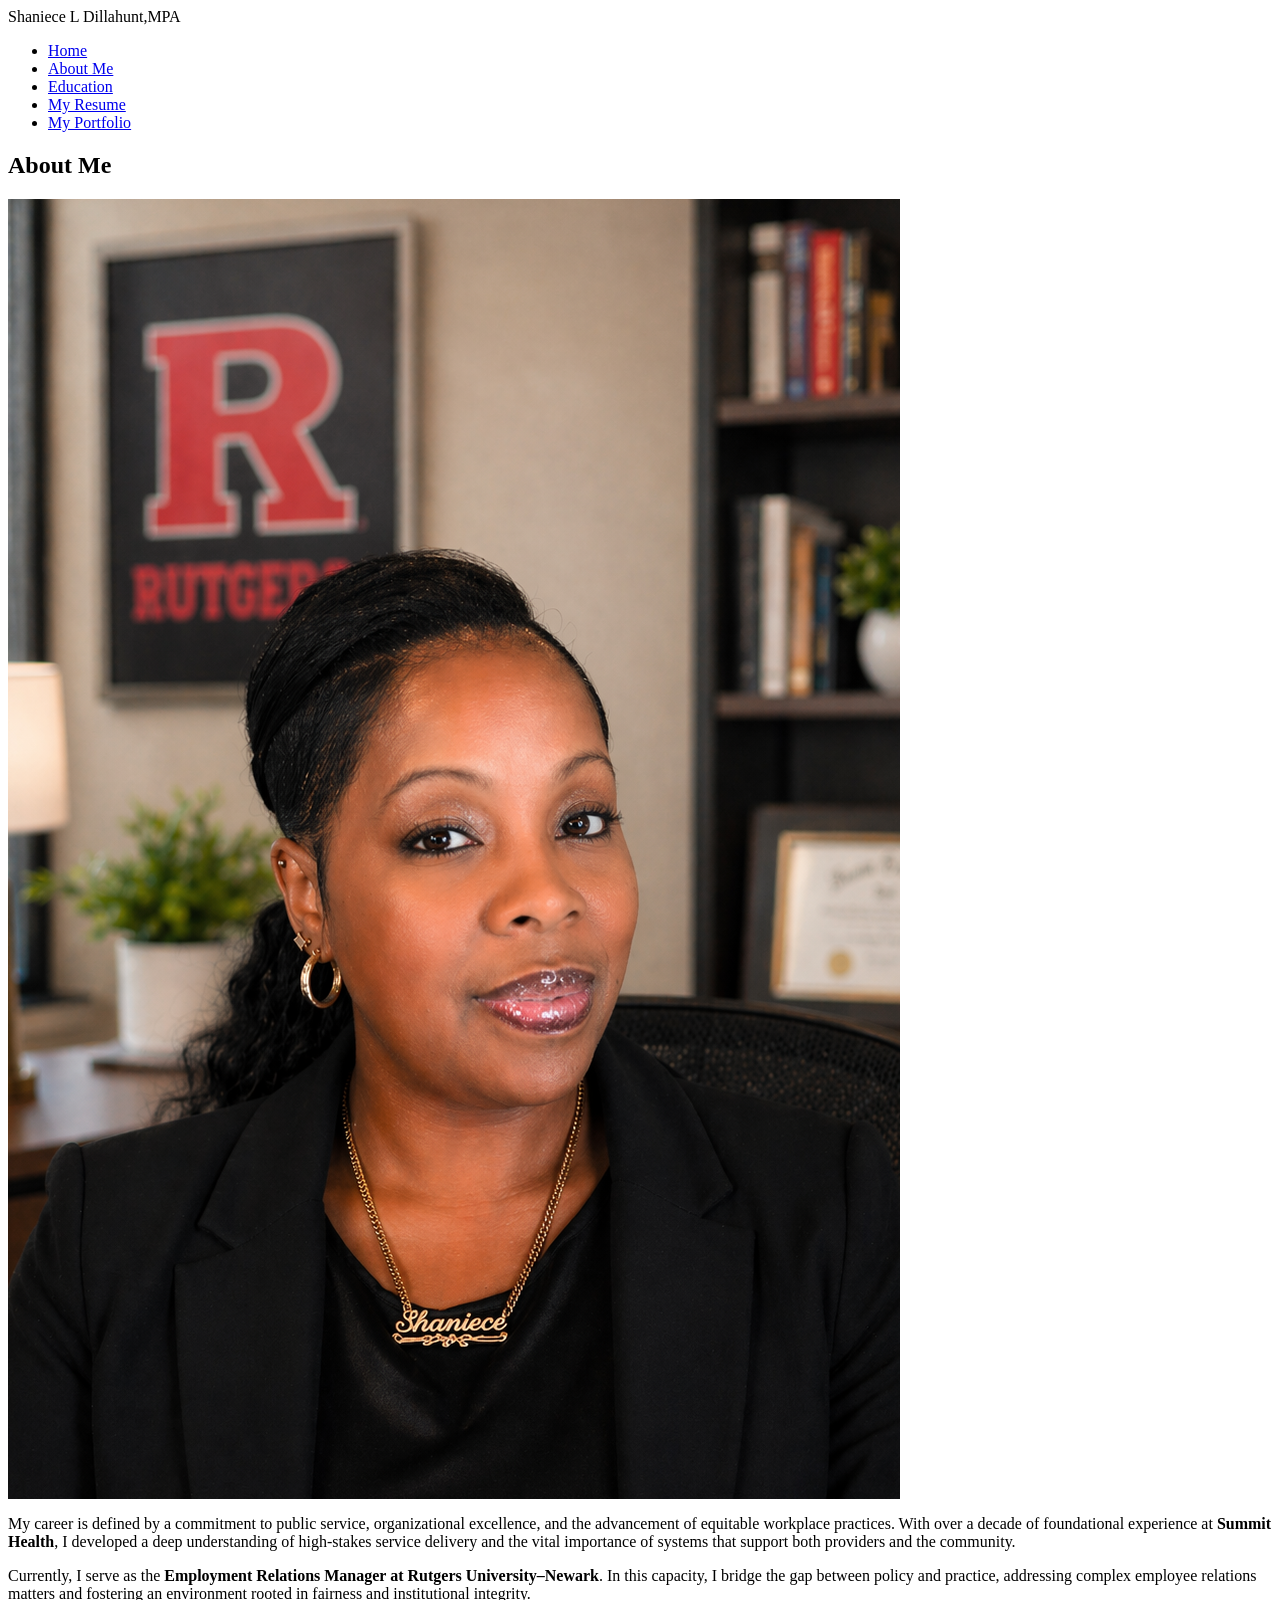
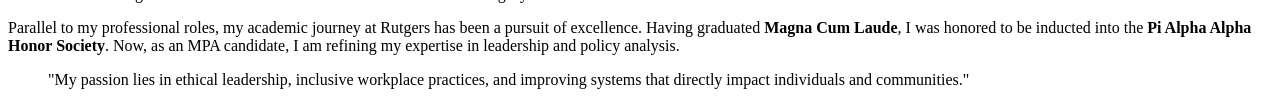
==== about.html @ 28484ad3 "Update about.html" ====
<body class="about-bg"> <nav>
        <div class="nav-container">
            <div class="logo">Shaniece L Dillahunt<span>,MPA</span></div>
            <ul>
                <li><a href="index.html">Home</a></li>
                <li><a href="about.html" class="active">About Me</a></li>
                <li><a href="education.html">Education</a></li>
                <li><a href="resume.html">My Resume</a></li>
                 <li><a href="portfolio.html">My Portfolio</a></li>
            </ul>
        </div>
    </nav>

    <div class="overlay"></div>

    <div class="container">
        <article class="about-section content-card"> 
            <div class="section-title">
                <h2>About Me</h2>
                <div class="underline"></div>
            </div>
            
            <img src="profilepic1.jpg" alt="Shaniece Dillahunt Headshot" class="about-image">
            
            <div class="about-text-content">
                <p>
                    My career is defined by a commitment to public service, organizational excellence, and the advancement of equitable workplace practices. With over a decade of foundational experience at <strong>Summit Health</strong>, I developed a deep understanding of high-stakes service delivery and the vital importance of systems that support both providers and the community.
                </p>
                
                <p>
                    Currently, I serve as the <strong>Employment Relations Manager at Rutgers University–Newark</strong>. In this capacity, I bridge the gap between policy and practice, addressing complex employee relations matters and fostering an environment rooted in fairness and institutional integrity.
                </p>

                <p>
                    Parallel to my professional roles, my academic journey at Rutgers has been a pursuit of excellence. Having graduated <strong>Magna Cum Laude</strong>, I was honored to be inducted into the <strong>Pi Alpha Alpha Honor Society</strong>. Now, as an MPA candidate, I am refining my expertise in leadership and policy analysis.
                </p>

                <blockquote class="vision-quote">
                    "My passion lies in ethical leadership, inclusive workplace practices, and improving systems that directly impact individuals and communities."
                </blockquote>
            </div>
        </article>
    </div>
</body>
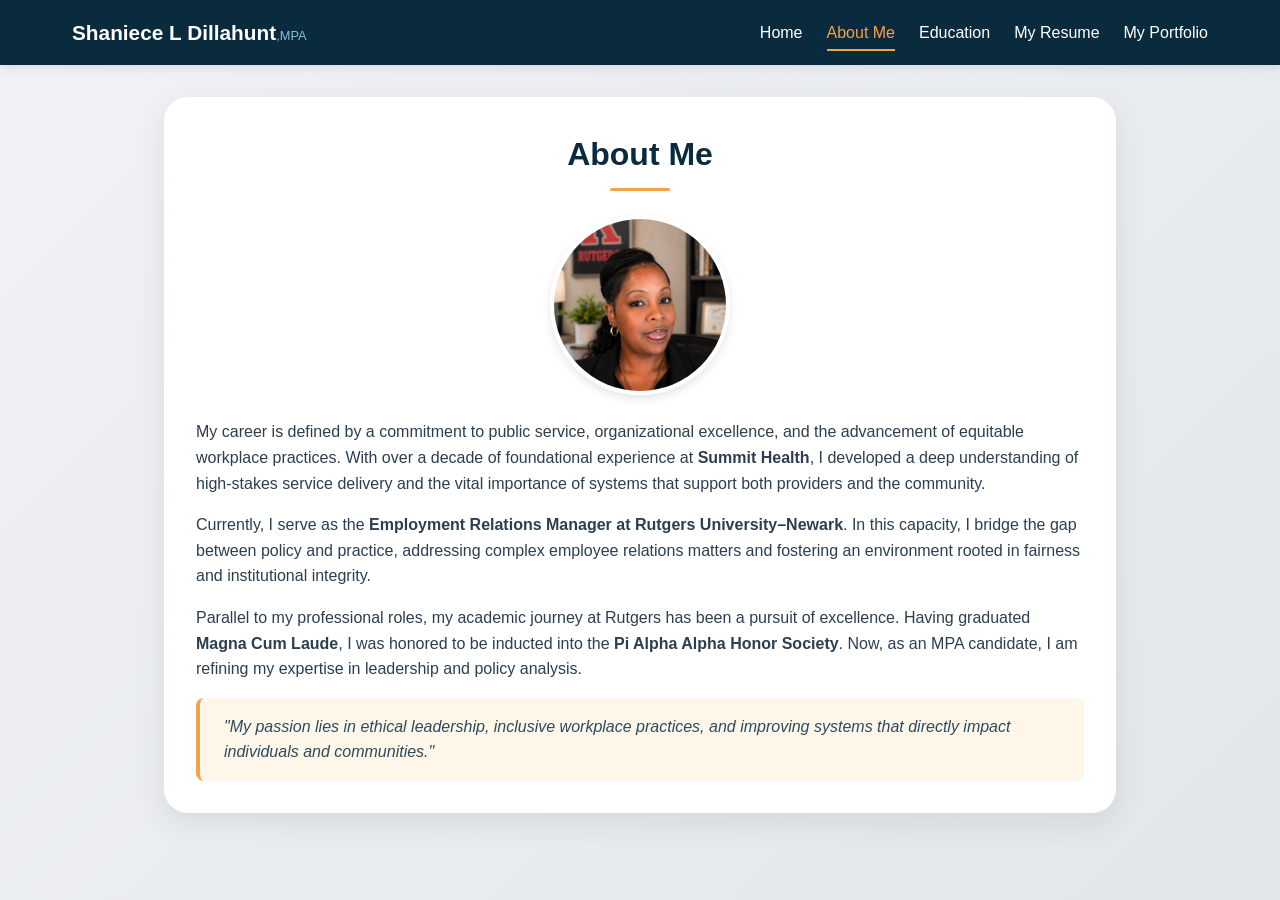
==== commit 44c3d779: "Update about.html" ====
--- a/about.html
+++ b/about.html
@@ -1,3 +1,4 @@
+<link rel="stylesheet" href="style.css">
 <body class="about-bg"> <nav>
         <div class="nav-container">
             <div class="logo">Shaniece L Dillahunt<span>,MPA</span></div>
--- a/style.css
+++ b/style.css
@@ -0,0 +1,156 @@
+/* ===== COMPLETE CSS FOR YOUR PORTFOLIO ===== */
+* {
+    margin: 0;
+    padding: 0;
+    box-sizing: border-box;
+}
+
+body {
+    font-family: 'Segoe UI', Tahoma, Geneva, Verdana, sans-serif;
+    background: linear-gradient(135deg, #f5f7fa 0%, #e9edf2 100%);
+    line-height: 1.6;
+    color: #1e2a3e;
+}
+
+body.about-bg {
+    background: linear-gradient(135deg, #f0f2f5 0%, #e2e6eb 100%);
+}
+
+nav {
+    background: #0a2b3e;
+    padding: 1rem 0;
+    position: sticky;
+    top: 0;
+    z-index: 1000;
+    box-shadow: 0 2px 10px rgba(0,0,0,0.1);
+}
+
+.nav-container {
+    max-width: 1200px;
+    margin: 0 auto;
+    display: flex;
+    justify-content: space-between;
+    align-items: center;
+    padding: 0 2rem;
+    flex-wrap: wrap;
+    gap: 1rem;
+}
+
+.logo {
+    color: white;
+    font-size: 1.3rem;
+    font-weight: 700;
+}
+
+.logo span {
+    font-weight: 400;
+    font-size: 0.8rem;
+    color: #8bbdd5;
+}
+
+nav ul {
+    display: flex;
+    list-style: none;
+    gap: 1.5rem;
+    flex-wrap: wrap;
+}
+
+nav ul li a {
+    color: white;
+    text-decoration: none;
+    font-weight: 500;
+    padding: 0.5rem 0;
+    transition: color 0.2s;
+}
+
+nav ul li a:hover {
+    color: #f0a34b;
+}
+
+nav ul li a.active {
+    color: #f0a34b;
+    border-bottom: 2px solid #f0a34b;
+}
+
+.container {
+    max-width: 1000px;
+    margin: 2rem auto;
+    padding: 0 1.5rem;
+}
+
+.about-section {
+    background: white;
+    border-radius: 1.5rem;
+    padding: 2rem;
+    box-shadow: 0 10px 30px rgba(0,0,0,0.08);
+}
+
+.section-title {
+    text-align: center;
+    margin-bottom: 1.5rem;
+}
+
+.section-title h2 {
+    font-size: 2rem;
+    color: #0a2b3e;
+}
+
+.underline {
+    width: 60px;
+    height: 3px;
+    background: #f0a34b;
+    margin: 0.5rem auto;
+    border-radius: 2px;
+}
+
+.about-image {
+    display: block;
+    width: 180px;
+    height: 180px;
+    border-radius: 50%;
+    object-fit: cover;
+    margin: 0 auto 1.5rem;
+    border: 4px solid white;
+    box-shadow: 0 4px 10px rgba(0,0,0,0.1);
+}
+
+.about-text-content p {
+    margin-bottom: 1rem;
+    font-size: 1rem;
+    color: #2c3e4f;
+}
+
+.vision-quote {
+    font-style: italic;
+    background: #fef7e9;
+    border-left: 4px solid #f0a34b;
+    padding: 1rem 1.5rem;
+    border-radius: 0.5rem;
+    margin-top: 1rem;
+    color: #2c4b5e;
+}
+
+@media (max-width: 768px) {
+    .nav-container {
+        flex-direction: column;
+        text-align: center;
+    }
+    
+    nav ul {
+        justify-content: center;
+        gap: 1rem;
+    }
+    
+    .about-section {
+        padding: 1.2rem;
+    }
+    
+    .section-title h2 {
+        font-size: 1.5rem;
+    }
+    
+    .about-image {
+        width: 140px;
+        height: 140px;
+    }
+}
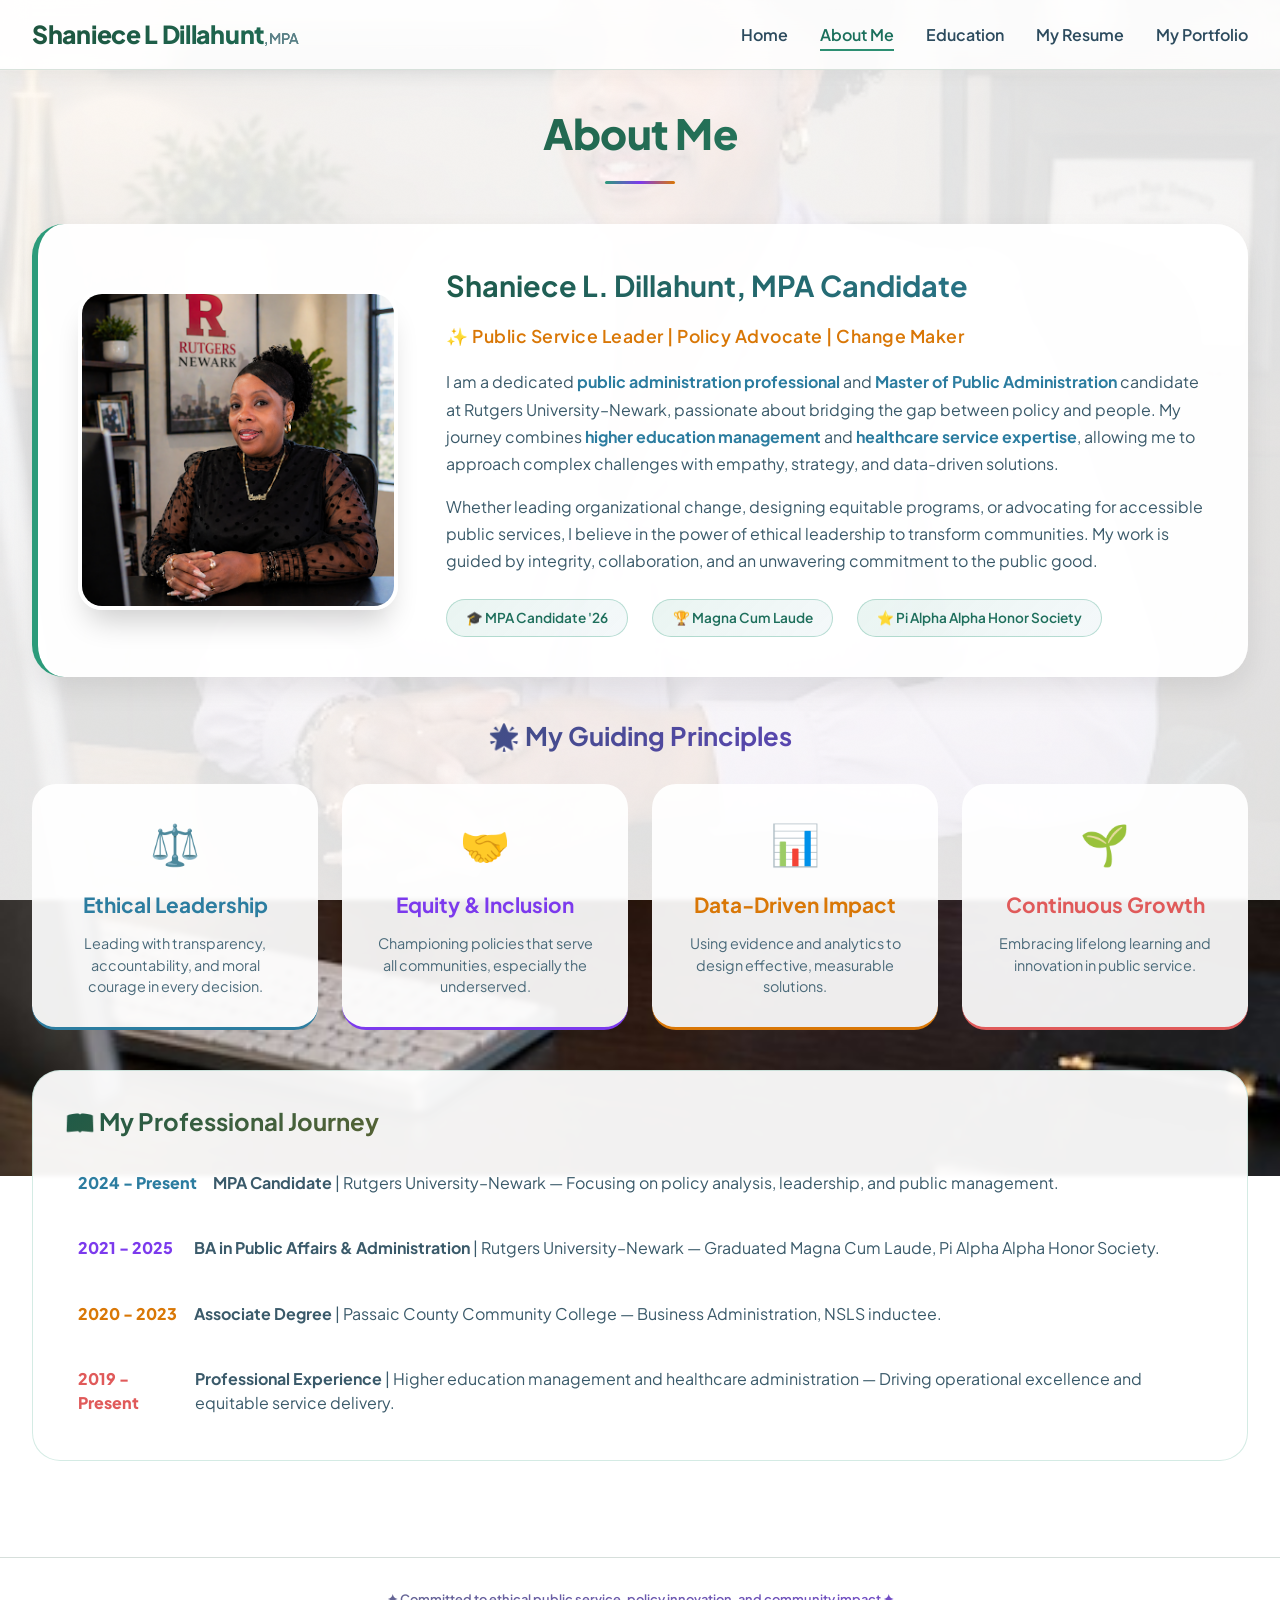
==== commit 7fe7409e: "Update about.html" ====
--- a/about.html
+++ b/about.html
@@ -1,45 +1,537 @@
-<link rel="stylesheet" href="style.css">
-<body class="about-bg"> <nav>
+<!DOCTYPE html>
+<html lang="en">
+<head>
+    <meta charset="UTF-8">
+    <meta name="viewport" content="width=device-width, initial-scale=1.0, viewport-fit=cover">
+    <title>About Me | Shaniece Dillahunt | MPA Candidate</title>
+    <link href="https://fonts.googleapis.com/css2?family=Libre+Baskerville:ital@1&family=Plus+Jakarta+Sans:wght@300;400;500;600;700;800&display=swap" rel="stylesheet">
+    <style>
+        * {
+            margin: 0;
+            padding: 0;
+            box-sizing: border-box;
+        }
+
+        body {
+            font-family: 'Plus Jakarta Sans', sans-serif;
+            background-image: url('profilepic.jpg');
+            background-size: cover;
+            background-position: center center;
+            background-attachment: fixed;
+            background-repeat: no-repeat;
+            color: #1a2c3e;
+            line-height: 1.5;
+            position: relative;
+        }
+
+        /* Semi-transparent overlay for readability */
+        body::before {
+            content: "";
+            position: fixed;
+            top: 0;
+            left: 0;
+            width: 100%;
+            height: 100%;
+            background: rgba(255, 255, 255, 0.88);
+            pointer-events: none;
+            z-index: 0;
+        }
+
+        /* Subtle grain texture */
+        body::after {
+            content: "";
+            position: fixed;
+            top: 0;
+            left: 0;
+            width: 100%;
+            height: 100%;
+            background-image: url('[data-uri]');
+            background-repeat: repeat;
+            opacity: 0.3;
+            pointer-events: none;
+            z-index: 0;
+        }
+
+        nav, .container, footer-note {
+            position: relative;
+            z-index: 2;
+        }
+
+        /* Navigation */
+        nav {
+            background: rgba(255, 255, 255, 0.85);
+            backdrop-filter: blur(12px);
+            box-shadow: 0 4px 20px rgba(0, 0, 0, 0.03);
+            position: sticky;
+            top: 0;
+            z-index: 100;
+            border-bottom: 1px solid rgba(180, 200, 188, 0.5);
+        }
+
+        .nav-container {
+            max-width: 1280px;
+            margin: 0 auto;
+            padding: 1rem 2rem;
+            display: flex;
+            justify-content: space-between;
+            align-items: center;
+            flex-wrap: wrap;
+        }
+
+        .logo {
+            font-size: 1.55rem;
+            font-weight: 800;
+            letter-spacing: -0.3px;
+            background: linear-gradient(135deg, #1f543e, #1e6b55);
+            background-clip: text;
+            -webkit-background-clip: text;
+            color: transparent;
+        }
+        .logo span {
+            font-weight: 500;
+            font-size: 0.9rem;
+            background: none;
+            color: #5f7f8c;
+            -webkit-background-clip: unset;
+            background-clip: unset;
+        }
+
+        nav ul {
+            display: flex;
+            gap: 2rem;
+            list-style: none;
+        }
+
+        nav ul li a {
+            text-decoration: none;
+            font-weight: 600;
+            font-size: 1rem;
+            color: #2c4b5e;
+            transition: 0.2s ease;
+            padding-bottom: 4px;
+            border-bottom: 2px solid transparent;
+        }
+
+        nav ul li a:hover, nav ul li a.active {
+            border-bottom-color: #2c8f72;
+            color: #1a705c;
+        }
+
+        /* Main container */
+        .container {
+            max-width: 1280px;
+            margin: 2rem auto;
+            padding: 0 2rem 3rem;
+        }
+
+        /* Section Title */
+        .section-title {
+            text-align: center;
+            margin-bottom: 2.5rem;
+        }
+
+        .section-title h2 {
+            font-size: 2.6rem;
+            font-weight: 800;
+            letter-spacing: -0.5px;
+            background: linear-gradient(125deg, #1e5943, #236b53, #2c9b7a);
+            background-clip: text;
+            -webkit-background-clip: text;
+            color: transparent;
+            margin-bottom: 0.5rem;
+        }
+
+        .underline {
+            height: 3px;
+            width: 70px;
+            background: linear-gradient(90deg, #2c9b7a, #7c3aed, #d97706);
+            margin: 1rem auto 0;
+            border-radius: 4px;
+        }
+
+        /* About Hero Section - Large Image */
+        .about-hero {
+            display: flex;
+            gap: 3rem;
+            align-items: center;
+            background: rgba(255, 255, 255, 0.94);
+            backdrop-filter: blur(2px);
+            border-radius: 32px;
+            padding: 2.5rem;
+            margin-bottom: 2.5rem;
+            border-left: 6px solid #2c9b7a;
+            box-shadow: 0 12px 28px rgba(0, 0, 0, 0.08);
+            transition: all 0.3s ease;
+        }
+        
+        .about-hero:hover {
+            transform: translateY(-3px);
+            box-shadow: 0 20px 35px rgba(0, 0, 0, 0.12);
+            background: rgba(255, 255, 255, 0.98);
+        }
+
+        /* LARGE IMAGE - Not a circle! */
+        .about-large-image {
+            flex-shrink: 0;
+            width: 320px;
+            height: auto;
+            border-radius: 24px;
+            object-fit: cover;
+            box-shadow: 0 20px 30px -10px rgba(0, 0, 0, 0.2);
+            border: 4px solid white;
+            transition: transform 0.3s ease, box-shadow 0.3s ease;
+        }
+        
+        .about-large-image:hover {
+            transform: scale(1.02);
+            box-shadow: 0 25px 40px -12px rgba(0, 0, 0, 0.25);
+        }
+
+        .about-content {
+            flex: 1;
+        }
+
+        .about-content h3 {
+            font-size: 1.8rem;
+            font-weight: 700;
+            background: linear-gradient(135deg, #1e5a48, #2c7da0);
+            background-clip: text;
+            -webkit-background-clip: text;
+            color: transparent;
+            margin-bottom: 1rem;
+        }
+
+        .about-content .tagline {
+            font-size: 1.1rem;
+            color: #d97706;
+            font-weight: 600;
+            margin-bottom: 1.2rem;
+            letter-spacing: 0.5px;
+        }
+
+        .about-content p {
+            color: #3a5a6a;
+            margin-bottom: 1rem;
+            line-height: 1.7;
+        }
+        
+        .about-content p strong {
+            color: #2c7da0;
+            font-weight: 700;
+        }
+
+        /* Stats Row */
+        .stats-row {
+            display: flex;
+            gap: 1.5rem;
+            margin-top: 1.5rem;
+            flex-wrap: wrap;
+        }
+        
+        .stat-badge {
+            background: linear-gradient(135deg, rgba(44, 155, 122, 0.1), rgba(44, 125, 160, 0.05));
+            padding: 0.5rem 1.2rem;
+            border-radius: 40px;
+            font-weight: 600;
+            font-size: 0.85rem;
+            color: #1e6f5c;
+            border: 1px solid rgba(44, 155, 122, 0.3);
+        }
+
+        /* Mission & Values Section - Colorful cards */
+        .values-section {
+            margin: 2.5rem 0;
+        }
+        
+        .values-section h3 {
+            font-size: 1.6rem;
+            font-weight: 700;
+            text-align: center;
+            background: linear-gradient(135deg, #1e5a48, #7c3aed);
+            background-clip: text;
+            -webkit-background-clip: text;
+            color: transparent;
+            margin-bottom: 1.8rem;
+        }
+        
+        .values-grid {
+            display: grid;
+            grid-template-columns: repeat(auto-fit, minmax(250px, 1fr));
+            gap: 1.5rem;
+        }
+        
+        .value-card {
+            background: rgba(255, 255, 255, 0.92);
+            backdrop-filter: blur(2px);
+            border-radius: 24px;
+            padding: 1.8rem;
+            text-align: center;
+            transition: all 0.3s ease;
+            border-bottom: 3px solid;
+        }
+        
+        .value-card:nth-child(1) { border-bottom-color: #2c7da0; }
+        .value-card:nth-child(2) { border-bottom-color: #7c3aed; }
+        .value-card:nth-child(3) { border-bottom-color: #d97706; }
+        .value-card:nth-child(4) { border-bottom-color: #e05a5a; }
+        
+        .value-card:hover {
+            transform: translateY(-6px);
+            background: white;
+            box-shadow: 0 15px 30px rgba(0, 0, 0, 0.1);
+        }
+        
+        .value-icon {
+            font-size: 2.5rem;
+            margin-bottom: 1rem;
+        }
+        
+        .value-card h4 {
+            font-size: 1.3rem;
+            font-weight: 700;
+            margin-bottom: 0.8rem;
+        }
+        
+        .value-card:nth-child(1) h4 { color: #2c7da0; }
+        .value-card:nth-child(2) h4 { color: #7c3aed; }
+        .value-card:nth-child(3) h4 { color: #d97706; }
+        .value-card:nth-child(4) h4 { color: #e05a5a; }
+        
+        .value-card p {
+            color: #4a6a7a;
+            font-size: 0.9rem;
+            line-height: 1.5;
+        }
+        
+        /* Bio Section */
+        .bio-section {
+            background: rgba(255, 255, 255, 0.94);
+            backdrop-filter: blur(2px);
+            border-radius: 28px;
+            padding: 2rem;
+            margin-top: 1.5rem;
+            border: 1px solid rgba(44, 155, 122, 0.2);
+        }
+        
+        .bio-section h3 {
+            font-size: 1.5rem;
+            font-weight: 700;
+            background: linear-gradient(135deg, #1e5a48, #d97706);
+            background-clip: text;
+            -webkit-background-clip: text;
+            color: transparent;
+            margin-bottom: 1.2rem;
+            display: flex;
+            align-items: center;
+            gap: 10px;
+        }
+        
+        .bio-grid {
+            display: flex;
+            flex-direction: column;
+            gap: 1rem;
+        }
+        
+        .bio-item {
+            display: flex;
+            align-items: baseline;
+            gap: 1rem;
+            padding: 0.8rem;
+            border-radius: 16px;
+            transition: background 0.2s ease;
+        }
+        
+        .bio-item:hover {
+            background: rgba(44, 155, 122, 0.05);
+        }
+        
+        .bio-year {
+            min-width: 100px;
+            font-weight: 800;
+            font-size: 1rem;
+        }
+        .bio-item:nth-child(1) .bio-year { color: #2c7da0; }
+        .bio-item:nth-child(2) .bio-year { color: #7c3aed; }
+        .bio-item:nth-child(3) .bio-year { color: #d97706; }
+        .bio-item:nth-child(4) .bio-year { color: #e05a5a; }
+        
+        .bio-text {
+            color: #3a5a6a;
+            line-height: 1.5;
+        }
+        
+        /* Footer */
+        footer-note {
+            display: block;
+            text-align: center;
+            margin-top: 3rem;
+            font-size: 0.8rem;
+            background: linear-gradient(135deg, #5a7a6a, #7c3aed);
+            background-clip: text;
+            -webkit-background-clip: text;
+            color: transparent;
+            font-weight: 600;
+            border-top: 1px solid rgba(120, 150, 135, 0.3);
+            padding-top: 2rem;
+        }
+
+        /* Responsive */
+        @media (max-width: 900px) {
+            .about-hero {
+                flex-direction: column;
+                text-align: center;
+            }
+            .about-large-image {
+                width: 280px;
+            }
+            .stats-row {
+                justify-content: center;
+            }
+        }
+
+        @media (max-width: 780px) {
+            .nav-container {
+                flex-direction: column;
+                gap: 0.8rem;
+            }
+            nav ul {
+                gap: 1.2rem;
+                flex-wrap: wrap;
+                justify-content: center;
+            }
+            .container {
+                padding: 0 1.2rem 2rem;
+            }
+            .section-title h2 {
+                font-size: 2rem;
+            }
+            .about-hero {
+                padding: 1.5rem;
+            }
+            .about-large-image {
+                width: 240px;
+            }
+            .values-grid {
+                grid-template-columns: 1fr;
+            }
+        }
+
+        @media (max-width: 480px) {
+            .about-large-image {
+                width: 100%;
+                max-width: 280px;
+            }
+            .about-content h3 {
+                font-size: 1.4rem;
+            }
+            .bio-item {
+                flex-direction: column;
+                gap: 0.3rem;
+            }
+            .bio-year {
+                min-width: auto;
+            }
+        }
+    </style>
+</head>
+<body>
+    <nav>
         <div class="nav-container">
-            <div class="logo">Shaniece L Dillahunt<span>,MPA</span></div>
+            <div class="logo">Shaniece L Dillahunt<span>, MPA</span></div>
             <ul>
                 <li><a href="index.html">Home</a></li>
                 <li><a href="about.html" class="active">About Me</a></li>
                 <li><a href="education.html">Education</a></li>
                 <li><a href="resume.html">My Resume</a></li>
-                 <li><a href="portfolio.html">My Portfolio</a></li>
+                <li><a href="portfolio.html">My Portfolio</a></li>
             </ul>
         </div>
     </nav>
 
-    <div class="overlay"></div>
-
-    <div class="container">
-        <article class="about-section content-card"> 
-            <div class="section-title">
-                <h2>About Me</h2>
-                <div class="underline"></div>
+    <div class="container about-page">
+        <div class="section-title">
+            <h2>About Me</h2>
+            <div class="underline"></div>
+        </div>
+
+        <!-- Hero Section with LARGE Image (not a circle!) -->
+        <div class="about-hero">
+            <img src="image.png" alt="Shaniece Dillahunt" class="about-large-image" onerror="this.src='https://via.placeholder.com/320x400?text=Shaniece+Dillahunt'">
+            <div class="about-content">
+                <h3>Shaniece L. Dillahunt, MPA Candidate</h3>
+                <div class="tagline">✨ Public Service Leader | Policy Advocate | Change Maker</div>
+                <p>
+                    I am a dedicated <strong>public administration professional</strong> and <strong>Master of Public Administration</strong> candidate at 
+                    Rutgers University–Newark, passionate about bridging the gap between policy and people. My journey combines 
+                    <strong>higher education management</strong> and <strong>healthcare service expertise</strong>, allowing me to approach 
+                    complex challenges with empathy, strategy, and data-driven solutions.
+                </p>
+                <p>
+                    Whether leading organizational change, designing equitable programs, or advocating for accessible public services, 
+                    I believe in the power of ethical leadership to transform communities. My work is guided by integrity, collaboration, 
+                    and an unwavering commitment to the public good.
+                </p>
+                <div class="stats-row">
+                    <span class="stat-badge">🎓 MPA Candidate '26</span>
+                    <span class="stat-badge">🏆 Magna Cum Laude</span>
+                    <span class="stat-badge">⭐ Pi Alpha Alpha Honor Society</span>
+                </div>
             </div>
-            
-            <img src="profilepic1.jpg" alt="Shaniece Dillahunt Headshot" class="about-image">
-            
-            <div class="about-text-content">
-                <p>
-                    My career is defined by a commitment to public service, organizational excellence, and the advancement of equitable workplace practices. With over a decade of foundational experience at <strong>Summit Health</strong>, I developed a deep understanding of high-stakes service delivery and the vital importance of systems that support both providers and the community.
-                </p>
-                
-                <p>
-                    Currently, I serve as the <strong>Employment Relations Manager at Rutgers University–Newark</strong>. In this capacity, I bridge the gap between policy and practice, addressing complex employee relations matters and fostering an environment rooted in fairness and institutional integrity.
-                </p>
-
-                <p>
-                    Parallel to my professional roles, my academic journey at Rutgers has been a pursuit of excellence. Having graduated <strong>Magna Cum Laude</strong>, I was honored to be inducted into the <strong>Pi Alpha Alpha Honor Society</strong>. Now, as an MPA candidate, I am refining my expertise in leadership and policy analysis.
-                </p>
-
-                <blockquote class="vision-quote">
-                    "My passion lies in ethical leadership, inclusive workplace practices, and improving systems that directly impact individuals and communities."
-                </blockquote>
+        </div>
+
+        <!-- Core Values Section - Colorful Cards -->
+        <div class="values-section">
+            <h3>🌟 My Guiding Principles</h3>
+            <div class="values-grid">
+                <div class="value-card">
+                    <div class="value-icon">⚖️</div>
+                    <h4>Ethical Leadership</h4>
+                    <p>Leading with transparency, accountability, and moral courage in every decision.</p>
+                </div>
+                <div class="value-card">
+                    <div class="value-icon">🤝</div>
+                    <h4>Equity & Inclusion</h4>
+                    <p>Championing policies that serve all communities, especially the underserved.</p>
+                </div>
+                <div class="value-card">
+                    <div class="value-icon">📊</div>
+                    <h4>Data-Driven Impact</h4>
+                    <p>Using evidence and analytics to design effective, measurable solutions.</p>
+                </div>
+                <div class="value-card">
+                    <div class="value-icon">🌱</div>
+                    <h4>Continuous Growth</h4>
+                    <p>Embracing lifelong learning and innovation in public service.</p>
+                </div>
             </div>
-        </article>
+        </div>
+
+        <!-- Professional Journey / Bio Timeline -->
+        <div class="bio-section">
+            <h3>📖 My Professional Journey</h3>
+            <div class="bio-grid">
+                <div class="bio-item">
+                    <span class="bio-year">2024 - Present</span>
+                    <span class="bio-text"><strong>MPA Candidate</strong> | Rutgers University–Newark — Focusing on policy analysis, leadership, and public management.</span>
+                </div>
+                <div class="bio-item">
+                    <span class="bio-year">2021 - 2025</span>
+                    <span class="bio-text"><strong>BA in Public Affairs & Administration</strong> | Rutgers University–Newark — Graduated Magna Cum Laude, Pi Alpha Alpha Honor Society.</span>
+                </div>
+                <div class="bio-item">
+                    <span class="bio-year">2020 - 2023</span>
+                    <span class="bio-text"><strong>Associate Degree</strong> | Passaic County Community College — Business Administration, NSLS inductee.</span>
+                </div>
+                <div class="bio-item">
+                    <span class="bio-year">2019 - Present</span>
+                    <span class="bio-text"><strong>Professional Experience</strong> | Higher education management and healthcare administration — Driving operational excellence and equitable service delivery.</span>
+                </div>
+            </div>
+        </div>
     </div>
+
+    <footer-note>
+        ✦ Committed to ethical public service, policy innovation, and community impact ✦
+    </footer-note>
 </body>
+</html>
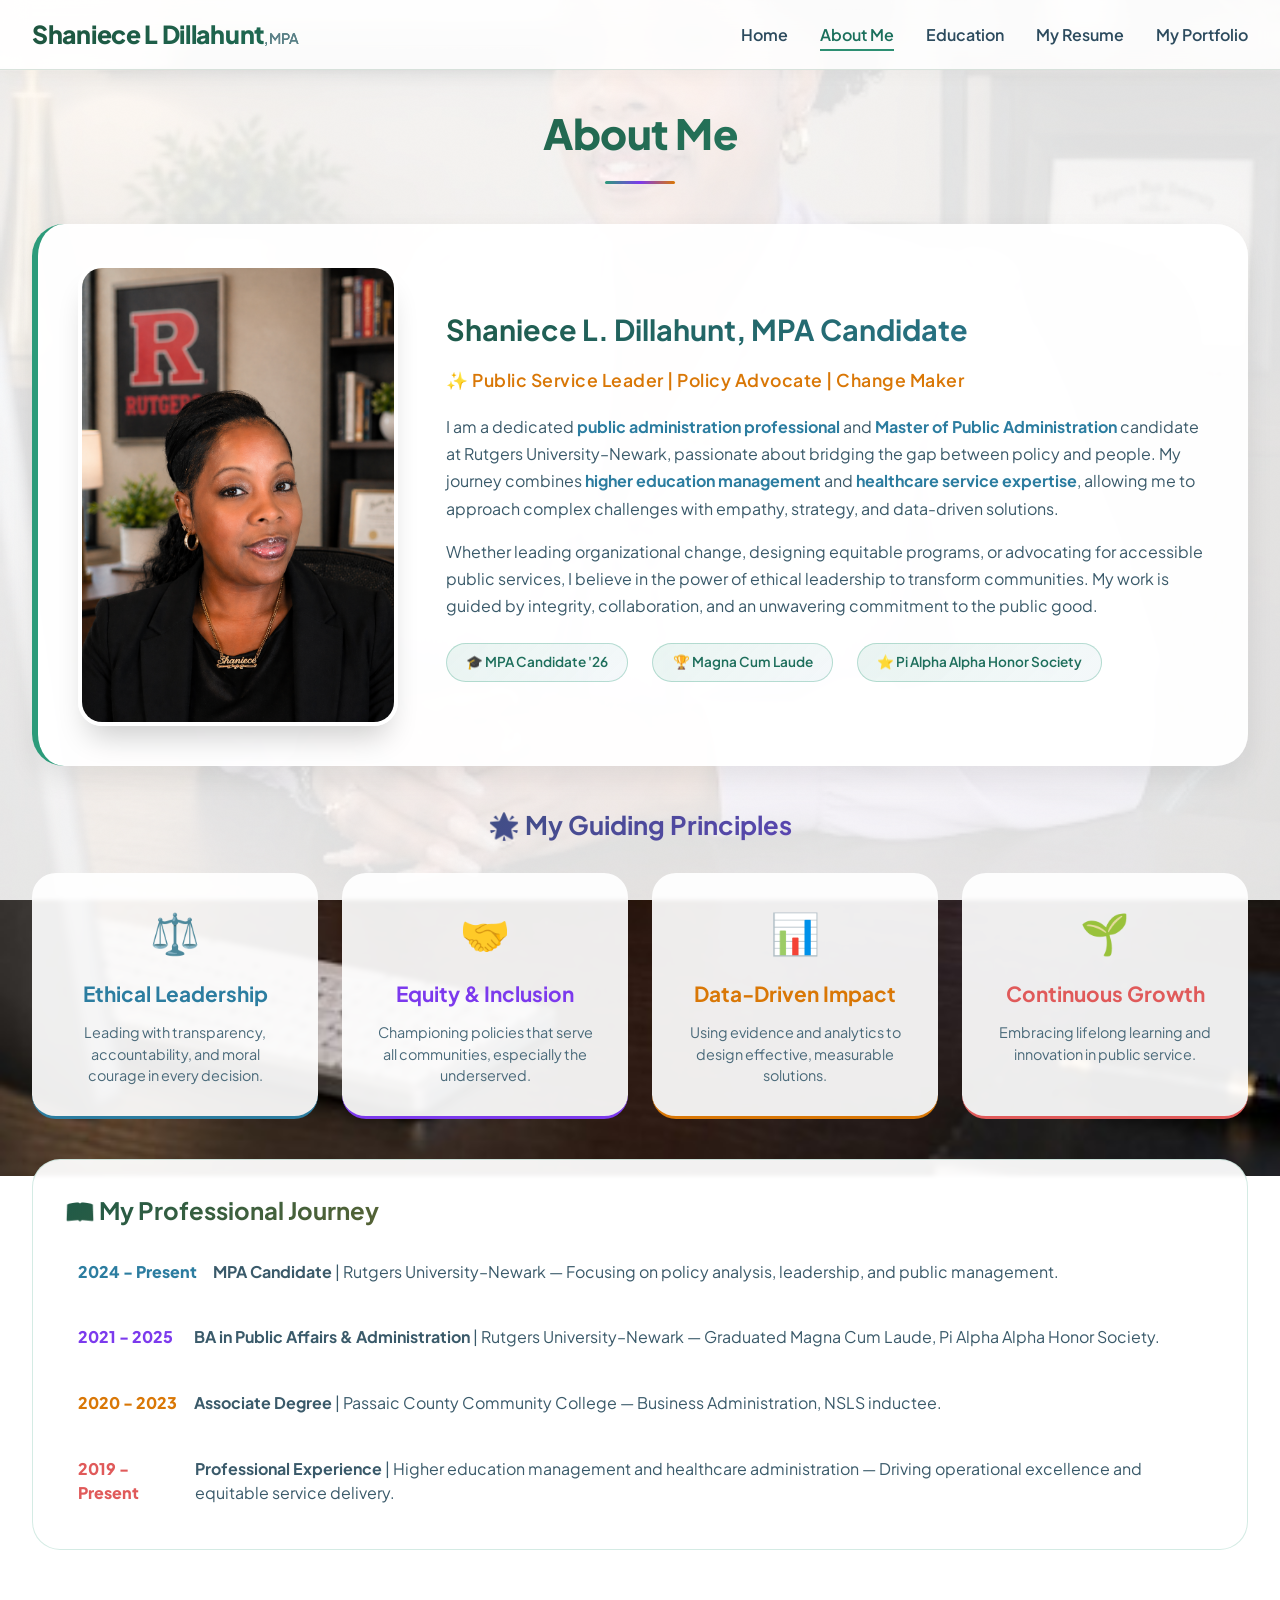
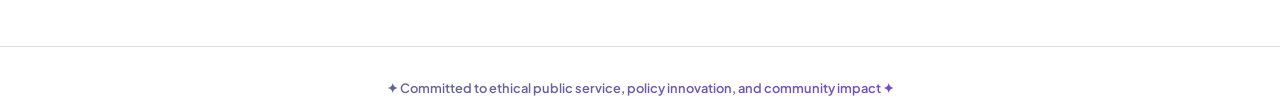
==== commit 976e45b0: "Update about.html" ====
--- a/about.html
+++ b/about.html
@@ -456,7 +456,7 @@
 
         <!-- Hero Section with LARGE Image (not a circle!) -->
         <div class="about-hero">
-            <img src="image.png" alt="Shaniece Dillahunt" class="about-large-image" onerror="this.src='https://via.placeholder.com/320x400?text=Shaniece+Dillahunt'">
+            <img src="profilepic1.jpg" alt="Shaniece Dillahunt" class="about-large-image" onerror="this.src='https://via.placeholder.com/320x400?text=Shaniece+Dillahunt'">
             <div class="about-content">
                 <h3>Shaniece L. Dillahunt, MPA Candidate</h3>
                 <div class="tagline">✨ Public Service Leader | Policy Advocate | Change Maker</div>
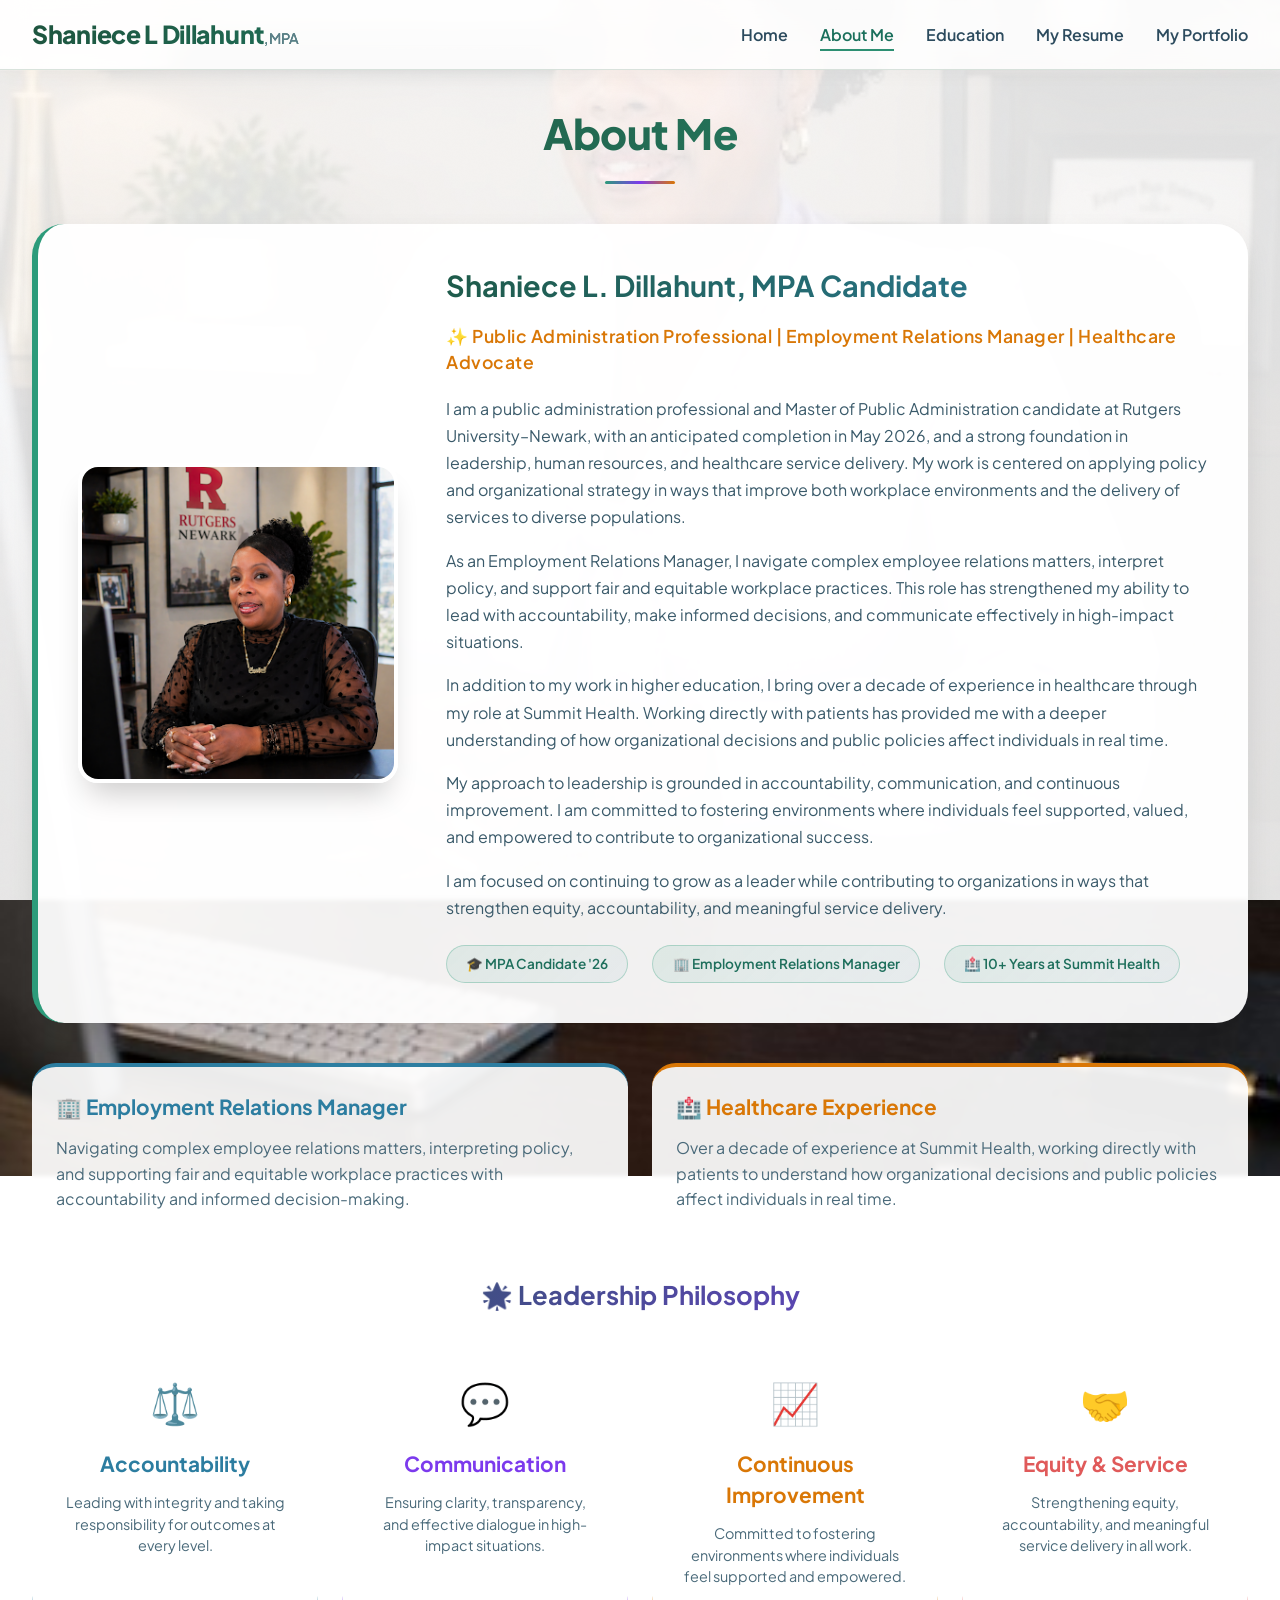
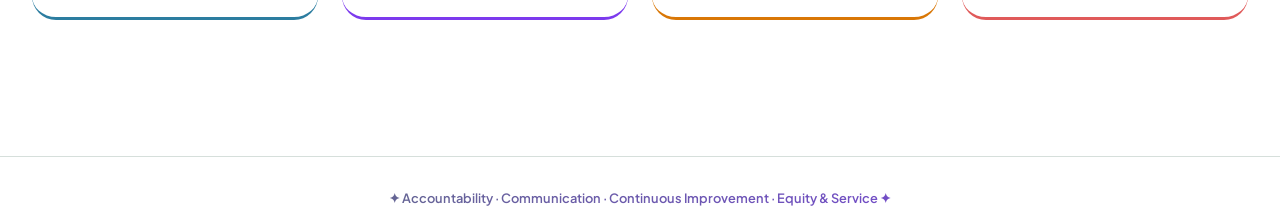
==== commit c32f31a7: "Update about.html" ====
--- a/about.html
+++ b/about.html
@@ -170,12 +170,12 @@
             background: rgba(255, 255, 255, 0.98);
         }
 
-        /* LARGE IMAGE - Not a circle! */
+        /* LARGE IMAGE - Rectangular */
         .about-large-image {
             flex-shrink: 0;
             width: 320px;
             height: auto;
-            border-radius: 24px;
+            border-radius: 20px;
             object-fit: cover;
             box-shadow: 0 20px 30px -10px rgba(0, 0, 0, 0.2);
             border: 4px solid white;
@@ -238,7 +238,7 @@
             border: 1px solid rgba(44, 155, 122, 0.3);
         }
 
-        /* Mission & Values Section - Colorful cards */
+        /* Mission & Values Section */
         .values-section {
             margin: 2.5rem 0;
         }
@@ -301,6 +301,46 @@
             color: #4a6a7a;
             font-size: 0.9rem;
             line-height: 1.5;
+        }
+        
+        /* Role Highlight Section */
+        .role-highlight {
+            display: grid;
+            grid-template-columns: repeat(auto-fit, minmax(280px, 1fr));
+            gap: 1.5rem;
+            margin: 2rem 0;
+        }
+        
+        .role-card {
+            background: rgba(255, 255, 255, 0.92);
+            backdrop-filter: blur(2px);
+            border-radius: 24px;
+            padding: 1.5rem;
+            border-top: 4px solid;
+            transition: all 0.3s ease;
+        }
+        
+        .role-card:nth-child(1) { border-top-color: #2c7da0; }
+        .role-card:nth-child(2) { border-top-color: #d97706; }
+        
+        .role-card:hover {
+            transform: translateY(-5px);
+            background: white;
+            box-shadow: 0 12px 24px rgba(0, 0, 0, 0.1);
+        }
+        
+        .role-card h4 {
+            font-size: 1.3rem;
+            font-weight: 700;
+            margin-bottom: 0.8rem;
+        }
+        
+        .role-card:nth-child(1) h4 { color: #2c7da0; }
+        .role-card:nth-child(2) h4 { color: #d97706; }
+        
+        .role-card p {
+            color: #4a6a7a;
+            line-height: 1.6;
         }
         
         /* Bio Section */
@@ -324,40 +364,6 @@
             display: flex;
             align-items: center;
             gap: 10px;
-        }
-        
-        .bio-grid {
-            display: flex;
-            flex-direction: column;
-            gap: 1rem;
-        }
-        
-        .bio-item {
-            display: flex;
-            align-items: baseline;
-            gap: 1rem;
-            padding: 0.8rem;
-            border-radius: 16px;
-            transition: background 0.2s ease;
-        }
-        
-        .bio-item:hover {
-            background: rgba(44, 155, 122, 0.05);
-        }
-        
-        .bio-year {
-            min-width: 100px;
-            font-weight: 800;
-            font-size: 1rem;
-        }
-        .bio-item:nth-child(1) .bio-year { color: #2c7da0; }
-        .bio-item:nth-child(2) .bio-year { color: #7c3aed; }
-        .bio-item:nth-child(3) .bio-year { color: #d97706; }
-        .bio-item:nth-child(4) .bio-year { color: #e05a5a; }
-        
-        .bio-text {
-            color: #3a5a6a;
-            line-height: 1.5;
         }
         
         /* Footer */
@@ -423,13 +429,6 @@
             }
             .about-content h3 {
                 font-size: 1.4rem;
-            }
-            .bio-item {
-                flex-direction: column;
-                gap: 0.3rem;
-            }
-            .bio-year {
-                min-width: auto;
             }
         }
     </style>
@@ -454,84 +453,81 @@
             <div class="underline"></div>
         </div>
 
-        <!-- Hero Section with LARGE Image (not a circle!) -->
+        <!-- Hero Section with Large Image and REPLACED paragraphs -->
         <div class="about-hero">
-            <img src="profilepic1.jpg" alt="Shaniece Dillahunt" class="about-large-image" onerror="this.src='https://via.placeholder.com/320x400?text=Shaniece+Dillahunt'">
+            <img src="image.png" alt="Shaniece Dillahunt" class="about-large-image" onerror="this.src='https://via.placeholder.com/320x400?text=Shaniece+Dillahunt'">
             <div class="about-content">
                 <h3>Shaniece L. Dillahunt, MPA Candidate</h3>
-                <div class="tagline">✨ Public Service Leader | Policy Advocate | Change Maker</div>
+                <div class="tagline">✨ Public Administration Professional | Employment Relations Manager | Healthcare Advocate</div>
+                
+                <!-- REPLACED PARAGRAPHS START HERE -->
                 <p>
-                    I am a dedicated <strong>public administration professional</strong> and <strong>Master of Public Administration</strong> candidate at 
-                    Rutgers University–Newark, passionate about bridging the gap between policy and people. My journey combines 
-                    <strong>higher education management</strong> and <strong>healthcare service expertise</strong>, allowing me to approach 
-                    complex challenges with empathy, strategy, and data-driven solutions.
+                    I am a public administration professional and Master of Public Administration candidate at Rutgers University–Newark, with an anticipated completion in May 2026, and a strong foundation in leadership, human resources, and healthcare service delivery. My work is centered on applying policy and organizational strategy in ways that improve both workplace environments and the delivery of services to diverse populations.
                 </p>
                 <p>
-                    Whether leading organizational change, designing equitable programs, or advocating for accessible public services, 
-                    I believe in the power of ethical leadership to transform communities. My work is guided by integrity, collaboration, 
-                    and an unwavering commitment to the public good.
+                    As an Employment Relations Manager, I navigate complex employee relations matters, interpret policy, and support fair and equitable workplace practices. This role has strengthened my ability to lead with accountability, make informed decisions, and communicate effectively in high-impact situations.
                 </p>
+                <p>
+                    In addition to my work in higher education, I bring over a decade of experience in healthcare through my role at Summit Health. Working directly with patients has provided me with a deeper understanding of how organizational decisions and public policies affect individuals in real time.
+                </p>
+                <p>
+                    My approach to leadership is grounded in accountability, communication, and continuous improvement. I am committed to fostering environments where individuals feel supported, valued, and empowered to contribute to organizational success.
+                </p>
+                <p>
+                    I am focused on continuing to grow as a leader while contributing to organizations in ways that strengthen equity, accountability, and meaningful service delivery.
+                </p>
+                <!-- REPLACED PARAGRAPHS END HERE -->
+                
                 <div class="stats-row">
                     <span class="stat-badge">🎓 MPA Candidate '26</span>
-                    <span class="stat-badge">🏆 Magna Cum Laude</span>
-                    <span class="stat-badge">⭐ Pi Alpha Alpha Honor Society</span>
+                    <span class="stat-badge">🏢 Employment Relations Manager</span>
+                    <span class="stat-badge">🏥 10+ Years at Summit Health</span>
                 </div>
             </div>
         </div>
 
-        <!-- Core Values Section - Colorful Cards -->
+        <!-- Role Highlights Section -->
+        <div class="role-highlight">
+            <div class="role-card">
+                <h4>🏢 Employment Relations Manager</h4>
+                <p>Navigating complex employee relations matters, interpreting policy, and supporting fair and equitable workplace practices with accountability and informed decision-making.</p>
+            </div>
+            <div class="role-card">
+                <h4>🏥 Healthcare Experience</h4>
+                <p>Over a decade of experience at Summit Health, working directly with patients to understand how organizational decisions and public policies affect individuals in real time.</p>
+            </div>
+        </div>
+
+        <!-- Core Values Section -->
         <div class="values-section">
-            <h3>🌟 My Guiding Principles</h3>
+            <h3>🌟 Leadership Philosophy</h3>
             <div class="values-grid">
                 <div class="value-card">
                     <div class="value-icon">⚖️</div>
-                    <h4>Ethical Leadership</h4>
-                    <p>Leading with transparency, accountability, and moral courage in every decision.</p>
+                    <h4>Accountability</h4>
+                    <p>Leading with integrity and taking responsibility for outcomes at every level.</p>
+                </div>
+                <div class="value-card">
+                    <div class="value-icon">💬</div>
+                    <h4>Communication</h4>
+                    <p>Ensuring clarity, transparency, and effective dialogue in high-impact situations.</p>
+                </div>
+                <div class="value-card">
+                    <div class="value-icon">📈</div>
+                    <h4>Continuous Improvement</h4>
+                    <p>Committed to fostering environments where individuals feel supported and empowered.</p>
                 </div>
                 <div class="value-card">
                     <div class="value-icon">🤝</div>
-                    <h4>Equity & Inclusion</h4>
-                    <p>Championing policies that serve all communities, especially the underserved.</p>
-                </div>
-                <div class="value-card">
-                    <div class="value-icon">📊</div>
-                    <h4>Data-Driven Impact</h4>
-                    <p>Using evidence and analytics to design effective, measurable solutions.</p>
-                </div>
-                <div class="value-card">
-                    <div class="value-icon">🌱</div>
-                    <h4>Continuous Growth</h4>
-                    <p>Embracing lifelong learning and innovation in public service.</p>
-                </div>
-            </div>
-        </div>
-
-        <!-- Professional Journey / Bio Timeline -->
-        <div class="bio-section">
-            <h3>📖 My Professional Journey</h3>
-            <div class="bio-grid">
-                <div class="bio-item">
-                    <span class="bio-year">2024 - Present</span>
-                    <span class="bio-text"><strong>MPA Candidate</strong> | Rutgers University–Newark — Focusing on policy analysis, leadership, and public management.</span>
-                </div>
-                <div class="bio-item">
-                    <span class="bio-year">2021 - 2025</span>
-                    <span class="bio-text"><strong>BA in Public Affairs & Administration</strong> | Rutgers University–Newark — Graduated Magna Cum Laude, Pi Alpha Alpha Honor Society.</span>
-                </div>
-                <div class="bio-item">
-                    <span class="bio-year">2020 - 2023</span>
-                    <span class="bio-text"><strong>Associate Degree</strong> | Passaic County Community College — Business Administration, NSLS inductee.</span>
-                </div>
-                <div class="bio-item">
-                    <span class="bio-year">2019 - Present</span>
-                    <span class="bio-text"><strong>Professional Experience</strong> | Higher education management and healthcare administration — Driving operational excellence and equitable service delivery.</span>
+                    <h4>Equity & Service</h4>
+                    <p>Strengthening equity, accountability, and meaningful service delivery in all work.</p>
                 </div>
             </div>
         </div>
     </div>
 
     <footer-note>
-        ✦ Committed to ethical public service, policy innovation, and community impact ✦
+        ✦ Accountability · Communication · Continuous Improvement · Equity & Service ✦
     </footer-note>
 </body>
 </html>
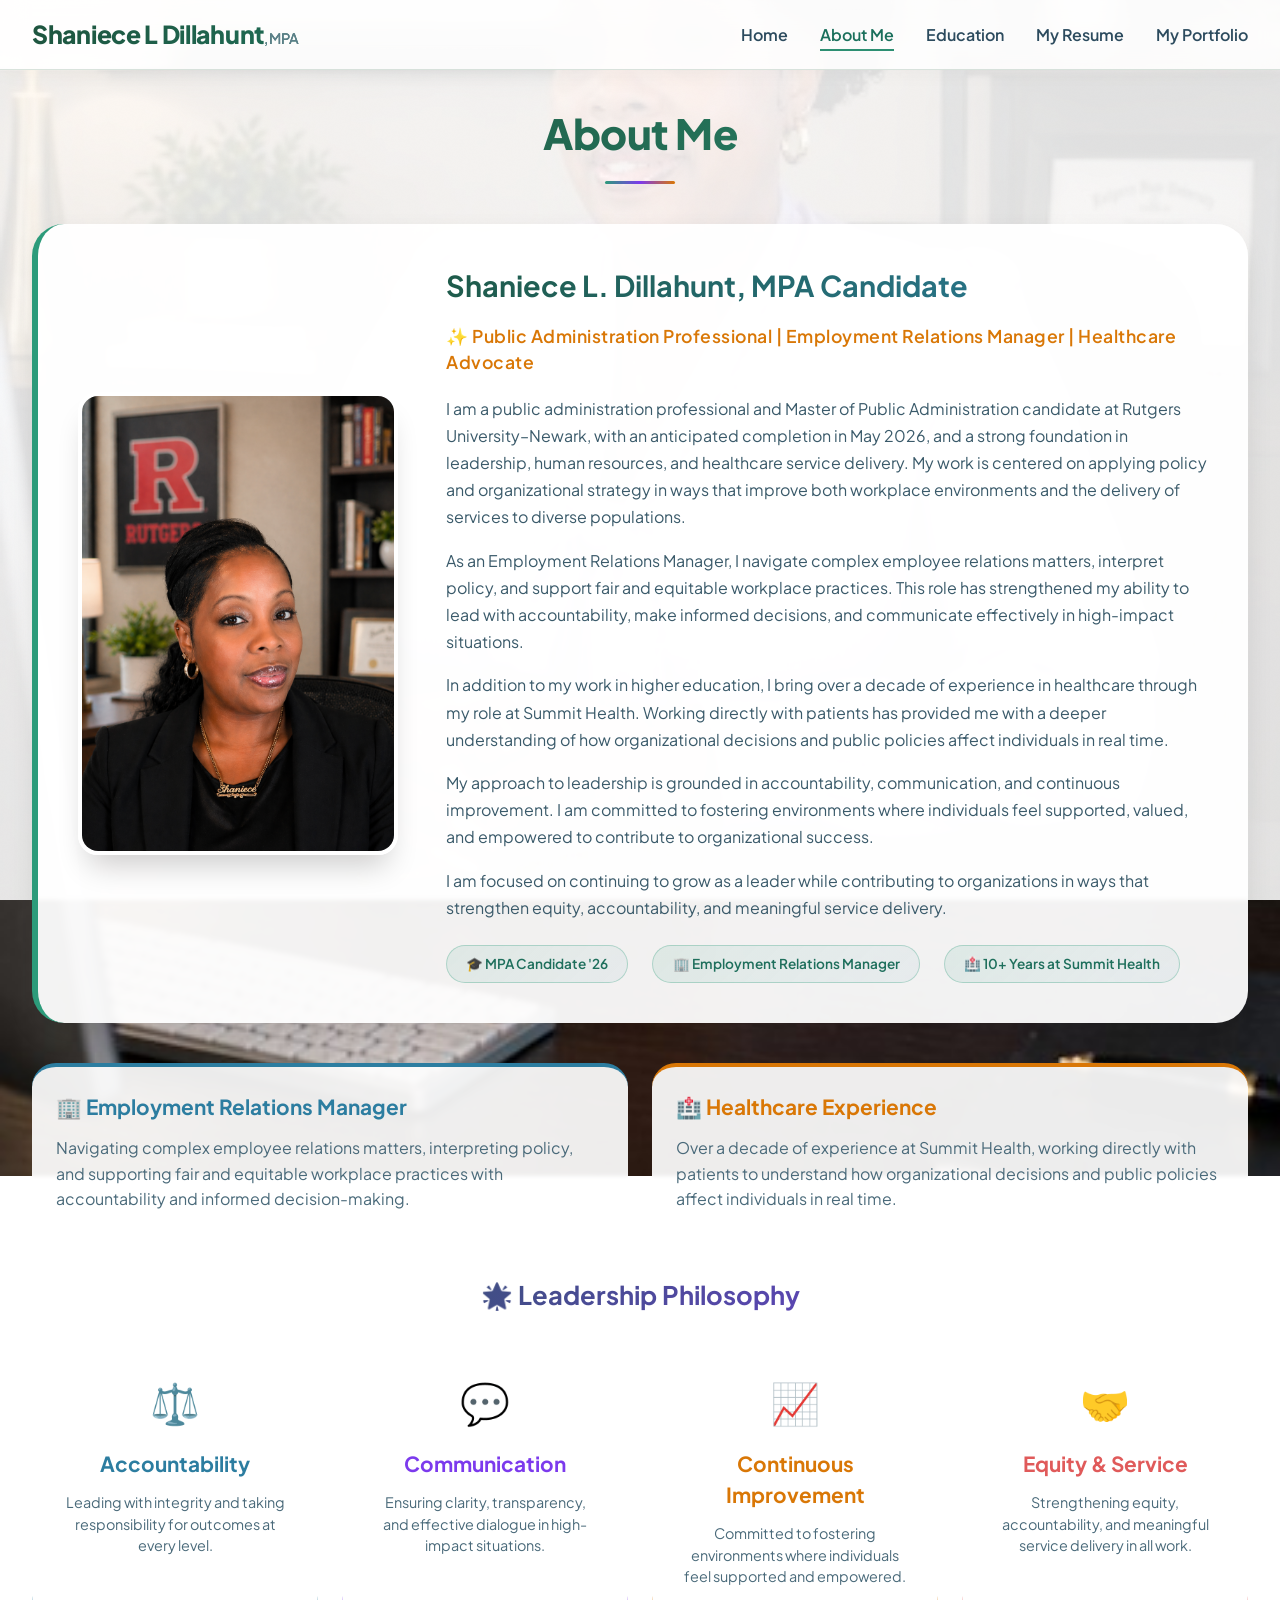
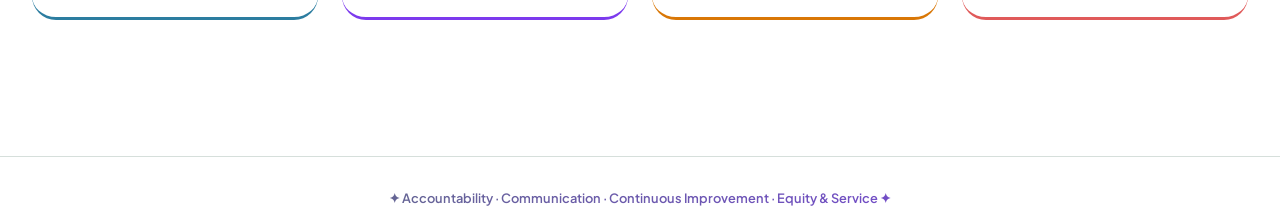
==== commit 84b02081: "Update about.html" ====
--- a/about.html
+++ b/about.html
@@ -455,7 +455,7 @@
 
         <!-- Hero Section with Large Image and REPLACED paragraphs -->
         <div class="about-hero">
-            <img src="image.png" alt="Shaniece Dillahunt" class="about-large-image" onerror="this.src='https://via.placeholder.com/320x400?text=Shaniece+Dillahunt'">
+            <img src="profilepic1.jpg" alt="Shaniece Dillahunt" class="about-large-image" onerror="this.src='https://via.placeholder.com/320x400?text=Shaniece+Dillahunt'">
             <div class="about-content">
                 <h3>Shaniece L. Dillahunt, MPA Candidate</h3>
                 <div class="tagline">✨ Public Administration Professional | Employment Relations Manager | Healthcare Advocate</div>
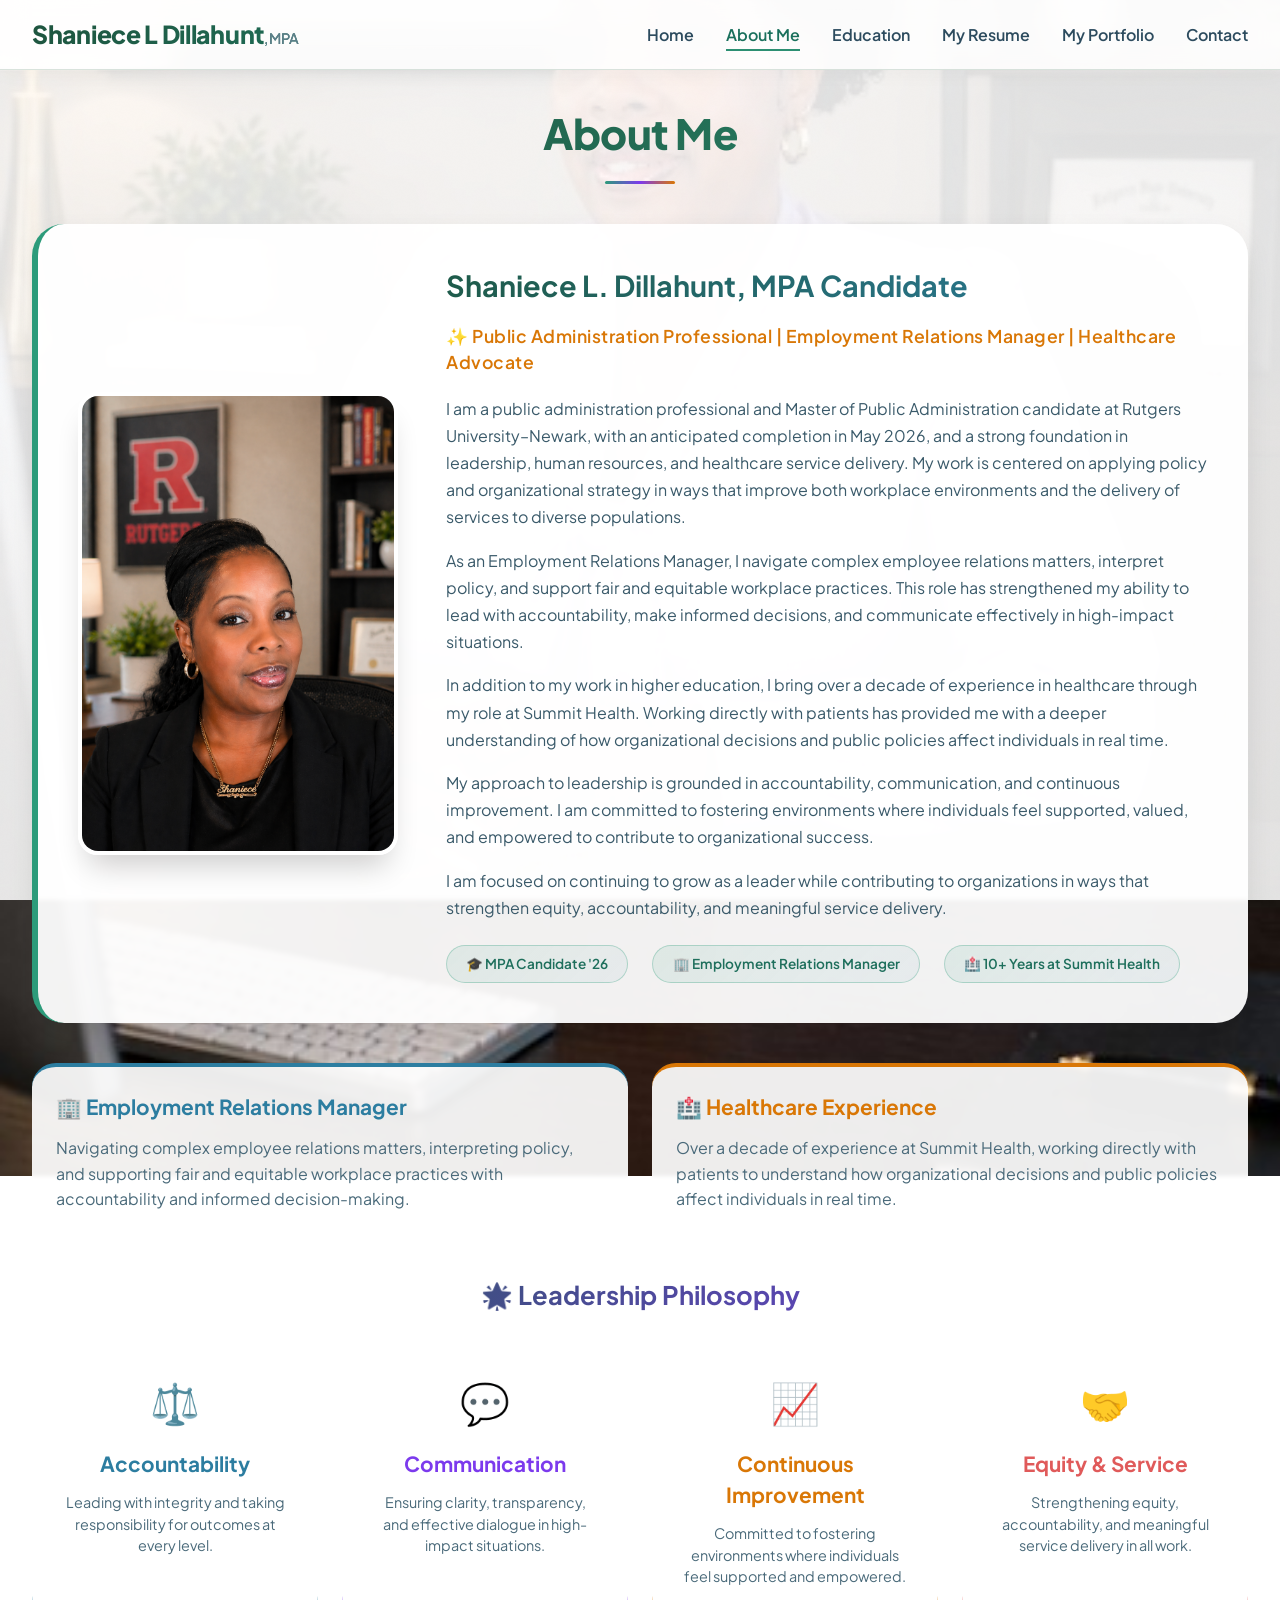
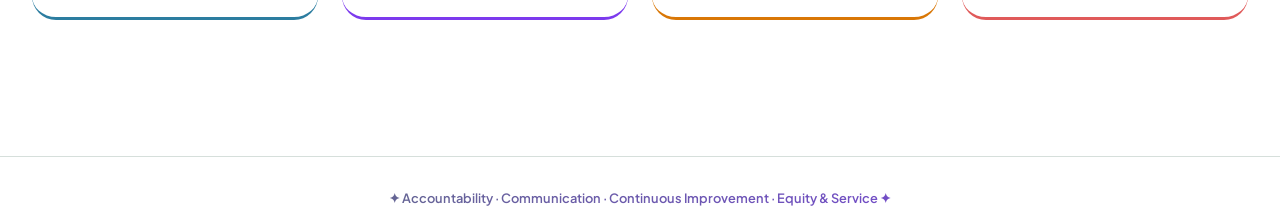
==== commit b7444273: "Update about.html" ====
--- a/about.html
+++ b/about.html
@@ -443,6 +443,7 @@
                 <li><a href="education.html">Education</a></li>
                 <li><a href="resume.html">My Resume</a></li>
                 <li><a href="portfolio.html">My Portfolio</a></li>
+                <li><a href="contact.html">Contact</a></li>
             </ul>
         </div>
     </nav>
